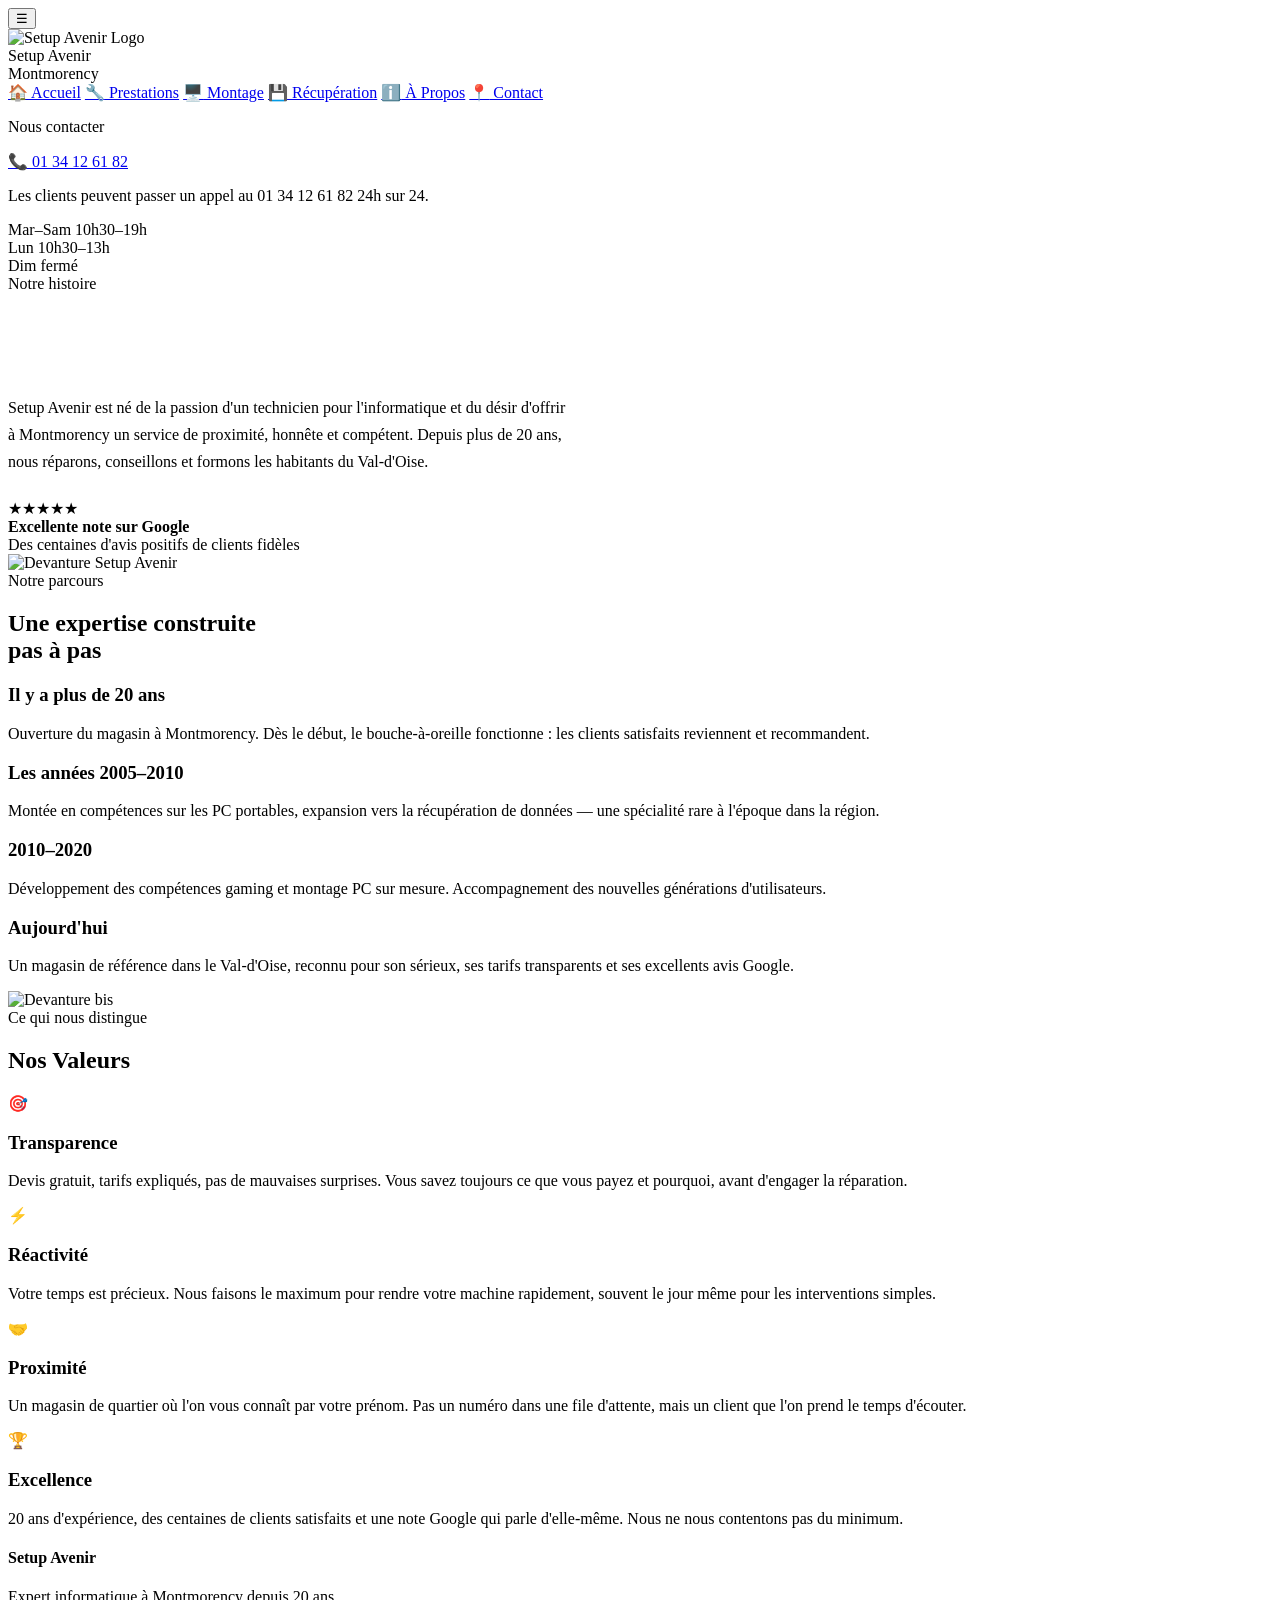
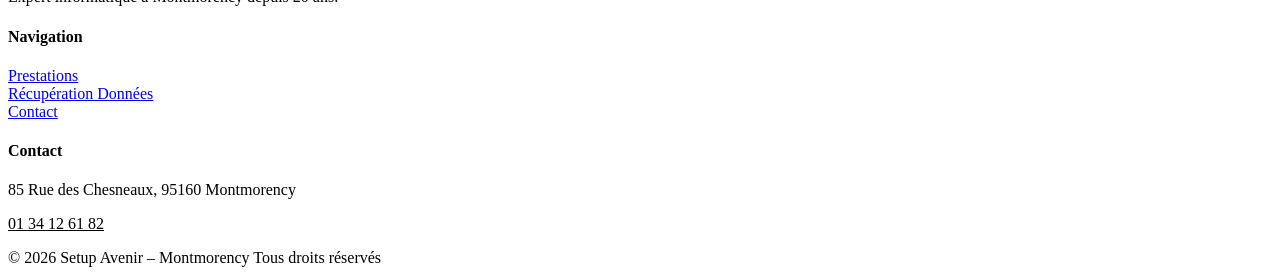
==== apropos.html @ 0203c0bd "Add files via upload" ====
<!DOCTYPE html>
<html lang="fr">
<head>
  <meta charset="UTF-8">
  <meta name="viewport" content="width=device-width, initial-scale=1.0">
  <title>À Propos – Setup Avenir Montmorency</title>
  <link rel="icon" type="image/png" href="images/logo_transparent.png">
  <link rel="stylesheet" href="css/style.css">
</head>
<body>

<button class="menu-toggle" onclick="document.querySelector('.sidebar').classList.toggle('open')">☰</button>

<aside class="sidebar">
  <div class="sidebar-logo">
    <img src="images/logo_transparent.png" alt="Setup Avenir Logo">
    <div class="sidebar-logo-text">Setup Avenir</div>
    <div class="sidebar-logo-sub">Montmorency</div>
  </div>
  <nav class="sidebar-nav">
    <a href="index.html"><span class="icon">🏠</span> Accueil</a>
    <a href="prestation.html"><span class="icon">🔧</span> Prestations</a>
    <a href="montage.html"><span class="icon">🖥️</span> Montage</a>
    <a href="recuperationdonnees.html"><span class="icon">💾</span> Récupération</a>
    <a href="apropos.html" class="active"><span class="icon">ℹ️</span> À Propos</a>
    <a href="contact.html"><span class="icon">📍</span> Contact</a>
  </nav>
  <div class="sidebar-contact">
    <p>Nous contacter</p>
    <a href="tel:0134126182" class="phone">📞 01 34 12 61 82</a>
    <p class="availability-note">Les clients peuvent passer un appel au 01 34 12 61 82 24h sur 24.</p>
    <div class="sidebar-hours">Mar–Sam 10h30–19h<br>Lun 10h30–13h<br>Dim fermé</div>
  </div>
</aside>

<main class="main-content">

  <div class="about-hero">
    <div>
      <div class="section-label">Notre histoire</div>
      <h1 style="font-family:'Rajdhani',sans-serif;font-size:46px;font-weight:700;color:#fff;margin-bottom:16px;">20 ans au service de <span style="color:var(--or)">votre informatique</span></h1>
      <p style="color:var(--texte2);font-size:16px;line-height:1.7;max-width:560px;">Setup Avenir est né de la passion d'un technicien pour l'informatique et du désir d'offrir à Montmorency un service de proximité, honnête et compétent. Depuis plus de 20 ans, nous réparons, conseillons et formons les habitants du Val-d'Oise.</p>
      <div class="google-stars" style="margin-top:24px">
        <div class="stars">★★★★★</div>
        <div class="google-text"><strong>Excellente note sur Google</strong><br>Des centaines d'avis positifs de clients fidèles</div>
      </div>
    </div>
    <div>
      <img src="images/devanture.jpg" alt="Devanture Setup Avenir" class="about-img">
    </div>
  </div>

  <section>
    <div class="about-grid">
      <div>
        <div class="section-label">Notre parcours</div>
        <h2 class="section-title">Une expertise construite<br>pas à pas</h2>
        <div class="timeline">
          <div class="timeline-item">
            <h3>Il y a plus de 20 ans</h3>
            <p>Ouverture du magasin à Montmorency. Dès le début, le bouche-à-oreille fonctionne : les clients satisfaits reviennent et recommandent.</p>
          </div>
          <div class="timeline-item">
            <h3>Les années 2005–2010</h3>
            <p>Montée en compétences sur les PC portables, expansion vers la récupération de données — une spécialité rare à l'époque dans la région.</p>
          </div>
          <div class="timeline-item">
            <h3>2010–2020</h3>
            <p>Développement des compétences gaming et montage PC sur mesure. Accompagnement des nouvelles générations d'utilisateurs.</p>
          </div>
          <div class="timeline-item">
            <h3>Aujourd'hui</h3>
            <p>Un magasin de référence dans le Val-d'Oise, reconnu pour son sérieux, ses tarifs transparents et ses excellents avis Google.</p>
          </div>
        </div>
      </div>
      <div>
        <img src="images/devanturebis.jpg" alt="Devanture bis" class="about-img" style="max-height:500px">
      </div>
    </div>
  </section>

  <section style="background:var(--bg2)">
    <div class="section-label">Ce qui nous distingue</div>
    <h2 class="section-title">Nos Valeurs</h2>
    <div class="services-grid">
      <div class="service-card">
        <div class="service-icon">🎯</div>
        <h3>Transparence</h3>
        <p>Devis gratuit, tarifs expliqués, pas de mauvaises surprises. Vous savez toujours ce que vous payez et pourquoi, avant d'engager la réparation.</p>
      </div>
      <div class="service-card">
        <div class="service-icon">⚡</div>
        <h3>Réactivité</h3>
        <p>Votre temps est précieux. Nous faisons le maximum pour rendre votre machine rapidement, souvent le jour même pour les interventions simples.</p>
      </div>
      <div class="service-card">
        <div class="service-icon">🤝</div>
        <h3>Proximité</h3>
        <p>Un magasin de quartier où l'on vous connaît par votre prénom. Pas un numéro dans une file d'attente, mais un client que l'on prend le temps d'écouter.</p>
      </div>
      <div class="service-card">
        <div class="service-icon">🏆</div>
        <h3>Excellence</h3>
        <p>20 ans d'expérience, des centaines de clients satisfaits et une note Google qui parle d'elle-même. Nous ne nous contentons pas du minimum.</p>
      </div>
    </div>
  </section>

</main>

<footer class="footer">
  <div>
    <h4>Setup Avenir</h4>
    <p>Expert informatique à Montmorency depuis 20 ans.</p>
  </div>
  <div>
    <h4>Navigation</h4>
    <a href="prestation.html" style="display:block">Prestations</a>
    <a href="recuperationdonnees.html" style="display:block">Récupération Données</a>
    <a href="contact.html" style="display:block">Contact</a>
  </div>
  <div>
    <h4>Contact</h4>
    <p>85 Rue des Chesneaux, 95160 Montmorency</p>
    <p><a href="tel:0134126182" style="color:var(--or)">01 34 12 61 82</a></p>
  </div>
</footer>
<div class="footer-bottom">
  <span>© 2026 Setup Avenir – Montmorency</span>
  <span>Tous droits réservés</span>
</div>
</body>
</html>
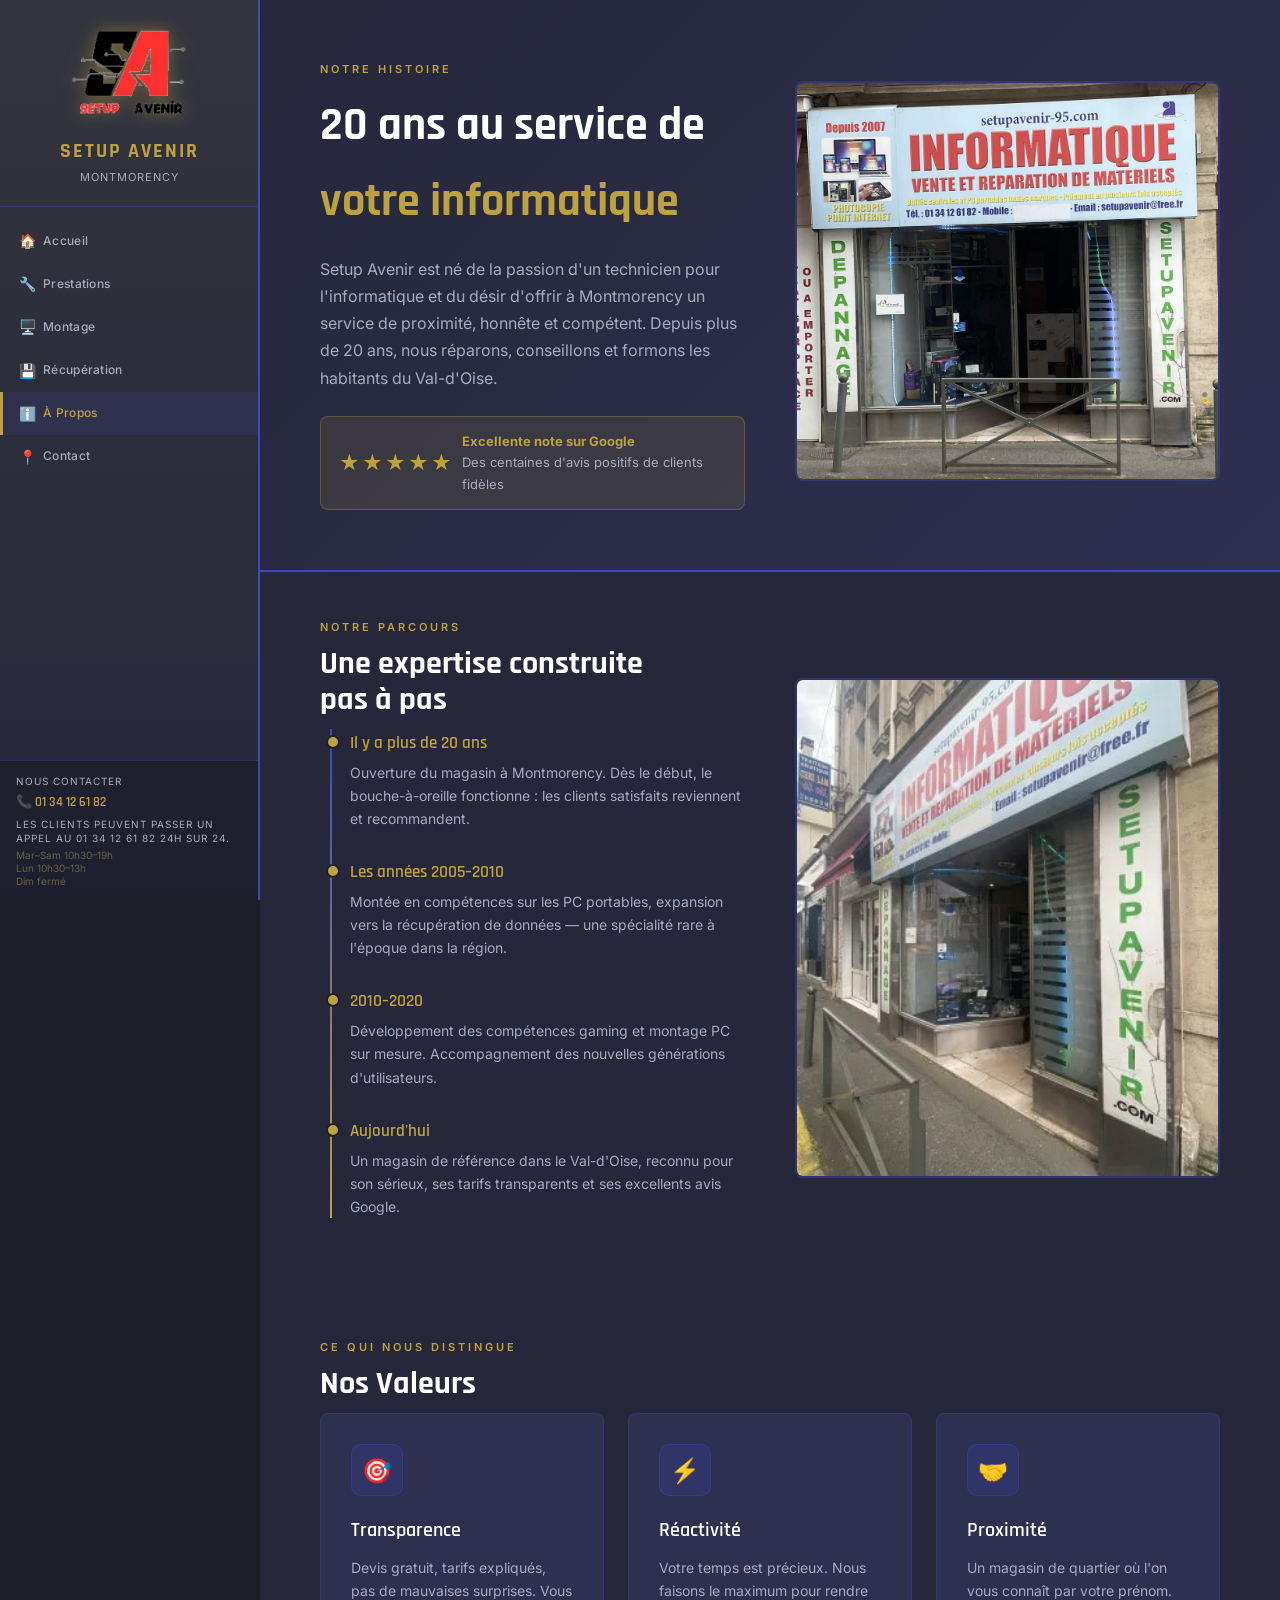
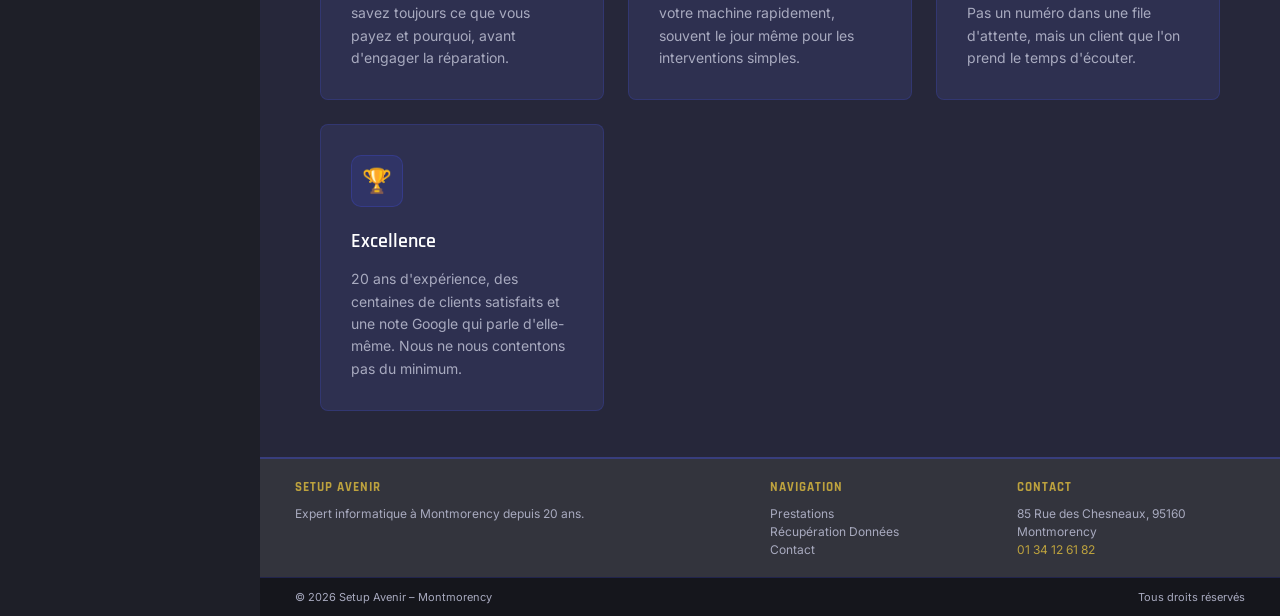
==== commit bb9b89c6: "Update apropos.html" ====
--- a/apropos.html
+++ b/apropos.html
@@ -3,7 +3,7 @@
 <head>
   <meta charset="UTF-8">
   <meta name="viewport" content="width=device-width, initial-scale=1.0">
-  <title>À Propos – Setup Avenir Montmorency</title>
+  <title>À Propos – Maintenance et Réparation Informatique Montmorency</title>
   <link rel="icon" type="image/png" href="images/logo_transparent.png">
   <link rel="stylesheet" href="css/style.css">
 </head>
--- a/css/style.css
+++ b/css/style.css
@@ -0,0 +1,976 @@
+/* ============================================
+   SETUP AVENIR - CSS Principal
+   Palette: #3E48BD (bleu) #BDA23E (or) #484D7D (violet) #686045 (bronze) #33343D (sombre)
+   ============================================ */
+
+@import url('https://fonts.googleapis.com/css2?family=Rajdhani:wght@500;600;700&family=Inter:wght@300;400;500;600&display=swap');
+
+:root {
+  --bleu:      #3E48BD;
+  --or:        #BDA23E;
+  --violet:    #484D7D;
+  --bronze:    #686045;
+  --sombre:    #33343D;
+  --bg:        #1E1F28;
+  --bg2:       #26273A;
+  --bg3:       #2E3050;
+  --texte:     #E8E9F3;
+  --texte2:    #A8AABF;
+  --sidebar-w: 260px;
+  --accent:    var(--or);
+}
+
+* { margin: 0; padding: 0; box-sizing: border-box; }
+
+html { scroll-behavior: smooth; }
+
+body {
+  font-family: 'Inter', sans-serif;
+  background: var(--bg);
+  color: var(--texte);
+  display: block;
+  min-height: 100vh;
+  font-size: 15px;
+  line-height: 1.65;
+  overflow-x: hidden;
+}
+
+/* ===== SIDEBAR ===== */
+.sidebar {
+  width: var(--sidebar-w);
+  min-height: 100vh;
+  background: linear-gradient(180deg, var(--sombre) 0%, var(--bg2) 100%);
+  position: fixed;
+  top: 0; left: 0;
+  display: flex;
+  flex-direction: column;
+  border-right: 2px solid var(--bleu);
+  z-index: 100;
+}
+
+.sidebar-logo {
+  padding: 28px 20px 20px;
+  border-bottom: 1px solid rgba(62,72,189,0.4);
+  text-align: center;
+}
+
+.sidebar-logo img {
+  width: 120px;
+  height: auto;
+  filter: drop-shadow(0 0 8px rgba(189,162,62,0.5));
+}
+
+.sidebar-logo-text {
+  font-family: 'Rajdhani', sans-serif;
+  font-size: 20px;
+  font-weight: 700;
+  color: var(--or);
+  letter-spacing: 2px;
+  margin-top: 8px;
+  text-transform: uppercase;
+}
+
+.sidebar-logo-sub {
+  font-size: 11px;
+  color: var(--texte2);
+  letter-spacing: 1px;
+  text-transform: uppercase;
+}
+
+nav.sidebar-nav {
+  padding: 12px 0;
+  flex: 1;
+}
+
+nav.sidebar-nav a {
+  display: flex;
+  align-items: center;
+  gap: 8px;
+  padding: 10px 16px;
+  color: var(--texte2);
+  text-decoration: none;
+  font-size: 12px;
+  font-weight: 500;
+  letter-spacing: 0.3px;
+  transition: all 0.2s;
+  border-left: 3px solid transparent;
+  position: relative;
+  white-space: nowrap;
+}
+
+nav.sidebar-nav a:hover,
+nav.sidebar-nav a.active {
+  color: var(--or);
+  background: rgba(62,72,189,0.15);
+  border-left-color: var(--or);
+}
+
+nav.sidebar-nav a .icon {
+  width: 16px;
+  text-align: center;
+  font-size: 14px;
+}
+
+.sidebar-contact {
+  padding: 12px 16px;
+  border-top: 1px solid rgba(62,72,189,0.4);
+  background: rgba(0,0,0,0.2);
+}
+
+.sidebar-contact p {
+  font-size: 10px;
+  color: var(--texte2);
+  margin-bottom: 2px;
+  text-transform: uppercase;
+  letter-spacing: 1px;
+}
+
+.sidebar-contact .phone {
+  font-family: 'Rajdhani', sans-serif;
+  font-size: 13px;
+  font-weight: 600;
+  color: var(--or);
+  display: block;
+  text-decoration: none;
+}
+
+.sidebar-contact .phone:hover { color: #fff; }
+
+.sidebar-hours {
+  font-size: 10px;
+  color: var(--bronze);
+  margin-top: 4px;
+  line-height: 1.3;
+}
+
+.availability-note {
+  font-size: 10px;
+  color: var(--or);
+  margin: 4px 0 6px;
+  line-height: 1.4;
+}
+
+/* ===== MAIN CONTENT ===== */
+.main-content {
+  margin-left: var(--sidebar-w);
+  width: calc(100% - var(--sidebar-w));
+  min-height: 100vh;
+}
+
+/* ===== HERO ===== */
+.hero {
+  position: relative;
+  min-height: 95vh;
+  display: flex;
+  align-items: center;
+  overflow: hidden;
+}
+
+.hero-bg {
+  position: absolute;
+  inset: 0;
+  background-image: url('../images/devanture.jpg');
+  background-size: cover;
+  background-position: center;
+  filter: brightness(0.35) saturate(0.8);
+}
+
+.hero-overlay {
+  position: absolute;
+  inset: 0;
+  background: linear-gradient(135deg, rgba(62,72,189,0.55) 0%, rgba(33,34,45,0.8) 70%);
+}
+
+.hero-content {
+  position: relative;
+  z-index: 2;
+  padding: 60px 60px 60px;
+  max-width: 720px;
+}
+
+.hero-badge {
+  display: inline-block;
+  background: var(--bleu);
+  color: #fff;
+  font-size: 11px;
+  font-weight: 600;
+  letter-spacing: 2px;
+  text-transform: uppercase;
+  padding: 5px 14px;
+  border-radius: 20px;
+  margin-bottom: 20px;
+}
+
+.hero-title {
+  font-family: 'Rajdhani', sans-serif;
+  font-size: 58px;
+  font-weight: 700;
+  line-height: 1.05;
+  color: #fff;
+  margin-bottom: 6px;
+}
+
+.hero-title span { color: var(--or); }
+
+.hero-subtitle {
+  font-size: 20px;
+  font-weight: 300;
+  color: var(--texte2);
+  margin-bottom: 30px;
+  letter-spacing: 0.3px;
+}
+
+.hero-desc {
+  font-size: 16px;
+  color: rgba(232,233,243,0.85);
+  max-width: 520px;
+  margin-bottom: 40px;
+  line-height: 1.7;
+}
+
+.hero-cta {
+  display: flex;
+  gap: 16px;
+  flex-wrap: wrap;
+}
+
+.btn-primary {
+  background: var(--bleu);
+  color: #fff;
+  padding: 14px 32px;
+  border-radius: 4px;
+  text-decoration: none;
+  font-weight: 600;
+  font-size: 15px;
+  letter-spacing: 0.5px;
+  transition: all 0.2s;
+  border: 2px solid var(--bleu);
+}
+
+.btn-primary:hover { background: #5060d0; border-color: #5060d0; transform: translateY(-1px); }
+
+.btn-secondary {
+  background: transparent;
+  color: var(--or);
+  padding: 14px 32px;
+  border-radius: 4px;
+  text-decoration: none;
+  font-weight: 600;
+  font-size: 15px;
+  letter-spacing: 0.5px;
+  transition: all 0.2s;
+  border: 2px solid var(--or);
+}
+
+.btn-secondary:hover { background: rgba(189,162,62,0.15); transform: translateY(-1px); }
+
+.hero-stats {
+  position: absolute;
+  bottom: 40px;
+  right: 60px;
+  display: flex;
+  gap: 40px;
+  z-index: 2;
+}
+
+.stat {
+  text-align: center;
+}
+
+.stat-num {
+  font-family: 'Rajdhani', sans-serif;
+  font-size: 42px;
+  font-weight: 700;
+  color: var(--or);
+  line-height: 1;
+}
+
+.stat-label {
+  font-size: 12px;
+  color: var(--texte2);
+  text-transform: uppercase;
+  letter-spacing: 1px;
+  margin-top: 4px;
+}
+
+/* ===== SECTIONS ===== */
+section {
+  padding: 46px 60px;
+}
+
+section:nth-child(even) { background: var(--bg2); }
+
+.section-label {
+  font-size: 11px;
+  color: var(--or);
+  text-transform: uppercase;
+  letter-spacing: 3px;
+  font-weight: 600;
+  margin-bottom: 10px;
+}
+
+.section-title {
+  font-family: 'Rajdhani', sans-serif;
+  font-size: 32px;
+  font-weight: 700;
+  color: #fff;
+  margin-bottom: 12px;
+  line-height: 1.1;
+}
+
+.section-desc {
+  color: var(--texte2);
+  max-width: 600px;
+  margin-bottom: 30px;
+  font-size: 15px;
+}
+
+/* ===== SERVICES GRID ===== */
+.cta-stack {
+  display: flex;
+  justify-content: center;
+  gap: 14px;
+  flex-wrap: wrap;
+}
+
+.cta-stack .btn-primary,
+.cta-stack .btn-secondary {
+  display: inline-flex;
+  align-items: center;
+  justify-content: center;
+  min-width: 180px;
+}
+
+@media (max-width: 768px) {
+  .cta-stack {
+    flex-direction: column;
+    align-items: center;
+    gap: 12px;
+  }
+
+  .cta-stack .btn-primary,
+  .cta-stack .btn-secondary {
+    width: min(100%, 280px);
+  }
+}
+
+.services-grid {
+  display: grid;
+  grid-template-columns: repeat(auto-fill, minmax(280px, 1fr));
+  gap: 24px;
+}
+
+.service-card {
+  background: var(--bg3);
+  border: 1px solid rgba(62,72,189,0.3);
+  border-radius: 8px;
+  padding: 30px;
+  transition: all 0.25s;
+  position: relative;
+  overflow: hidden;
+}
+
+.service-card::before {
+  content: '';
+  position: absolute;
+  top: 0; left: 0; right: 0;
+  height: 3px;
+  background: linear-gradient(90deg, var(--bleu), var(--or));
+  opacity: 0;
+  transition: opacity 0.25s;
+}
+
+.service-card:hover {
+  border-color: var(--bleu);
+  transform: translateY(-4px);
+  box-shadow: 0 12px 30px rgba(62,72,189,0.2);
+}
+
+.service-card:hover::before { opacity: 1; }
+
+.service-icon {
+  width: 52px;
+  height: 52px;
+  background: rgba(62,72,189,0.2);
+  border-radius: 10px;
+  display: flex;
+  align-items: center;
+  justify-content: center;
+  font-size: 24px;
+  margin-bottom: 18px;
+  border: 1px solid rgba(62,72,189,0.4);
+}
+
+.service-card h3 {
+  font-family: 'Rajdhani', sans-serif;
+  font-size: 20px;
+  font-weight: 600;
+  color: #fff;
+  margin-bottom: 10px;
+}
+
+.service-card p {
+  color: var(--texte2);
+  font-size: 14px;
+  line-height: 1.6;
+}
+
+.service-card img {
+  width: 100%;
+  height: 160px;
+  object-fit: cover;
+  border-radius: 6px;
+  margin-bottom: 16px;
+}
+
+/* ===== INFO BAND ===== */
+.info-band {
+  background: linear-gradient(135deg, var(--bleu) 0%, var(--violet) 100%);
+  padding: 50px 60px;
+  display: grid;
+  grid-template-columns: repeat(auto-fit, minmax(200px, 1fr));
+  gap: 30px;
+  align-items: center;
+}
+
+.info-item {
+  text-align: center;
+}
+
+.info-item .icon { font-size: 32px; margin-bottom: 10px; }
+.info-item h3 {
+  font-family: 'Rajdhani', sans-serif;
+  font-size: 18px;
+  font-weight: 700;
+  color: #fff;
+  margin-bottom: 6px;
+}
+.info-item p { color: rgba(255,255,255,0.75); font-size: 14px; }
+
+/* ===== ABOUT / DEVANTURE ===== */
+.about-grid {
+  display: grid;
+  grid-template-columns: 1fr 1fr;
+  gap: 50px;
+  align-items: center;
+}
+
+.about-img {
+  width: 100%;
+  border-radius: 8px;
+  border: 2px solid rgba(62,72,189,0.4);
+  object-fit: cover;
+  max-height: 400px;
+}
+
+.about-text h2 {
+  font-family: 'Rajdhani', sans-serif;
+  font-size: 36px;
+  font-weight: 700;
+  color: #fff;
+  margin-bottom: 16px;
+  line-height: 1.15;
+}
+
+.about-text h2 span { color: var(--or); }
+
+.about-text p {
+  color: var(--texte2);
+  margin-bottom: 16px;
+  font-size: 15px;
+}
+
+.google-stars {
+  display: flex;
+  align-items: center;
+  gap: 8px;
+  background: rgba(189,162,62,0.12);
+  border: 1px solid rgba(189,162,62,0.3);
+  border-radius: 8px;
+  padding: 14px 18px;
+  margin-top: 24px;
+  width: fit-content;
+}
+
+.stars { color: var(--or); font-size: 20px; letter-spacing: 2px; }
+.google-text { font-size: 13px; color: var(--texte2); }
+.google-text strong { color: var(--or); }
+
+/* ===== PRESTATION PAGE ===== */
+.prestations-list {
+  display: grid;
+  grid-template-columns: repeat(2, minmax(0, 1fr));
+  gap: 16px;
+}
+
+.prestation-item {
+  background: var(--bg3);
+  border: 1px solid rgba(62,72,189,0.3);
+  border-radius: 8px;
+  padding: 18px 20px;
+  display: grid;
+  grid-template-columns: auto 1fr;
+  gap: 14px;
+  align-items: start;
+  transition: border-color 0.2s;
+}
+
+.prestation-item:hover { border-color: var(--or); }
+
+.prestation-num {
+  font-family: 'Rajdhani', sans-serif;
+  font-size: 13px;
+  font-weight: 700;
+  color: var(--or);
+  background: rgba(189,162,62,0.1);
+  border: 1px solid rgba(189,162,62,0.3);
+  border-radius: 4px;
+  padding: 4px 10px;
+  white-space: nowrap;
+}
+
+.prestation-item h3 {
+  font-family: 'Rajdhani', sans-serif;
+  font-size: 17px;
+  font-weight: 600;
+  color: #fff;
+  margin-bottom: 6px;
+}
+
+.prestation-item p { color: var(--texte2); font-size: 13px; }
+
+/* ===== RÉCUP DONNÉES PAGE ===== */
+.recuperation-hero {
+  background: linear-gradient(135deg, var(--bg2), var(--bg3));
+  padding: 50px 60px;
+  border-bottom: 2px solid var(--bleu);
+}
+
+.recuperation-hero h1 {
+  font-family: 'Rajdhani', sans-serif;
+  font-size: 48px;
+  font-weight: 700;
+  color: #fff;
+  margin-bottom: 14px;
+}
+
+.recuperation-hero h1 span { color: var(--or); }
+
+.recuperation-hero p {
+  color: var(--texte2);
+  font-size: 16px;
+  max-width: 650px;
+  line-height: 1.7;
+}
+
+.recup-grid {
+  display: grid;
+  grid-template-columns: 1fr 1fr;
+  gap: 40px;
+  align-items: start;
+}
+
+.recup-img {
+  width: 100%;
+  border-radius: 8px;
+  object-fit: cover;
+  max-height: 340px;
+  border: 2px solid rgba(62,72,189,0.4);
+}
+
+.scenario-cards {
+  display: flex;
+  flex-direction: column;
+  gap: 16px;
+  margin: 30px 0;
+}
+
+.scenario-card {
+  background: var(--bg3);
+  border-left: 4px solid var(--bleu);
+  border-radius: 0 8px 8px 0;
+  padding: 20px 24px;
+}
+
+.scenario-card.gold { border-left-color: var(--or); }
+.scenario-card.bronze { border-left-color: var(--bronze); }
+
+.scenario-card h3 {
+  font-family: 'Rajdhani', sans-serif;
+  font-size: 17px;
+  font-weight: 600;
+  color: #fff;
+  margin-bottom: 6px;
+}
+
+.scenario-card p { color: var(--texte2); font-size: 14px; }
+
+.tarifs-grid {
+  display: grid;
+  grid-template-columns: repeat(auto-fill, minmax(240px, 1fr));
+  gap: 20px;
+  margin-top: 30px;
+}
+
+.tarif-card {
+  background: var(--bg3);
+  border: 1px solid rgba(62,72,189,0.3);
+  border-radius: 8px;
+  padding: 22px 24px;
+}
+
+.tarif-card h4 {
+  font-family: 'Rajdhani', sans-serif;
+  font-size: 16px;
+  font-weight: 600;
+  color: var(--or);
+  margin-bottom: 8px;
+}
+
+.tarif-card p { color: var(--texte2); font-size: 14px; }
+
+.tarif-note {
+  margin-top: 30px;
+  background: rgba(62,72,189,0.1);
+  border: 1px solid rgba(62,72,189,0.4);
+  border-radius: 8px;
+  padding: 20px 24px;
+  color: var(--texte2);
+  font-size: 14px;
+}
+
+.tarif-note strong { color: var(--bleu); }
+
+/* ===== CONTACT PAGE ===== */
+.contact-grid {
+  display: grid;
+  grid-template-columns: 1fr 1.2fr;
+  gap: 50px;
+  align-items: start;
+}
+
+.contact-info-block {
+  background: var(--bg3);
+  border: 1px solid rgba(62,72,189,0.3);
+  border-radius: 8px;
+  padding: 32px;
+}
+
+.contact-info-block h2 {
+  font-family: 'Rajdhani', sans-serif;
+  font-size: 28px;
+  font-weight: 700;
+  color: #fff;
+  margin-bottom: 24px;
+}
+
+.contact-row {
+  display: flex;
+  gap: 16px;
+  margin-bottom: 20px;
+  align-items: flex-start;
+}
+
+.contact-row .icon {
+  font-size: 22px;
+  width: 36px;
+  flex-shrink: 0;
+}
+
+.contact-row .contact-detail strong {
+  display: block;
+  color: var(--or);
+  font-size: 13px;
+  text-transform: uppercase;
+  letter-spacing: 1px;
+  margin-bottom: 4px;
+}
+
+.contact-row .contact-detail p,
+.contact-row .contact-detail a {
+  color: var(--texte);
+  font-size: 15px;
+  text-decoration: none;
+}
+
+.contact-row .contact-detail a:hover { color: var(--or); }
+
+.map-container {
+  width: 100%;
+  height: 350px;
+  border-radius: 8px;
+  overflow: hidden;
+  border: 2px solid rgba(62,72,189,0.4);
+  margin-top: 20px;
+}
+
+.map-container iframe { width: 100%; height: 100%; border: none; filter: brightness(0.85) saturate(0.8); }
+
+.services-extra {
+  background: rgba(189,162,62,0.08);
+  border: 1px solid rgba(189,162,62,0.25);
+  border-radius: 8px;
+  padding: 22px 26px;
+  margin-top: 24px;
+}
+
+.services-extra h3 {
+  font-family: 'Rajdhani', sans-serif;
+  font-size: 18px;
+  font-weight: 600;
+  color: var(--or);
+  margin-bottom: 10px;
+}
+
+.services-extra ul {
+  list-style: none;
+  color: var(--texte2);
+  font-size: 14px;
+}
+
+.services-extra ul li { padding: 3px 0; }
+.services-extra ul li::before { content: '→ '; color: var(--bleu); }
+
+/* ===== À PROPOS ===== */
+.about-hero {
+  background: linear-gradient(135deg, var(--bg2), var(--bg3));
+  padding: 60px;
+  display: grid;
+  grid-template-columns: 1fr 1fr;
+  gap: 50px;
+  align-items: center;
+  border-bottom: 2px solid var(--bleu);
+}
+
+.timeline {
+  position: relative;
+  padding-left: 30px;
+}
+
+.timeline::before {
+  content: '';
+  position: absolute;
+  left: 10px; top: 0; bottom: 0;
+  width: 2px;
+  background: linear-gradient(180deg, var(--bleu), var(--or));
+}
+
+.timeline-item {
+  position: relative;
+  margin-bottom: 28px;
+}
+
+.timeline-item::before {
+  content: '';
+  position: absolute;
+  left: -24px;
+  top: 6px;
+  width: 10px;
+  height: 10px;
+  background: var(--or);
+  border-radius: 50%;
+  border: 2px solid var(--bg);
+}
+
+.timeline-item h3 {
+  font-family: 'Rajdhani', sans-serif;
+  font-size: 17px;
+  font-weight: 600;
+  color: var(--or);
+  margin-bottom: 4px;
+}
+
+.timeline-item p { color: var(--texte2); font-size: 14px; }
+
+/* ===== MONTAGE PC ===== */
+.montage-grid {
+  display: grid;
+  grid-template-columns: repeat(auto-fill, minmax(300px, 1fr));
+  gap: 28px;
+}
+
+.montage-card {
+  background: var(--bg3);
+  border: 1px solid rgba(62,72,189,0.3);
+  border-radius: 8px;
+  overflow: hidden;
+  transition: all 0.25s;
+}
+
+.montage-card:hover {
+  border-color: var(--or);
+  transform: translateY(-4px);
+  box-shadow: 0 12px 30px rgba(0,0,0,0.3);
+}
+
+.montage-card img {
+  width: 100%;
+  height: 200px;
+  object-fit: cover;
+}
+
+.montage-card-body { padding: 22px; }
+
+.montage-card h3 {
+  font-family: 'Rajdhani', sans-serif;
+  font-size: 22px;
+  font-weight: 700;
+  color: #fff;
+  margin-bottom: 10px;
+}
+
+.montage-card p { color: var(--texte2); font-size: 14px; line-height: 1.6; }
+
+.process-steps {
+  display: grid;
+  grid-template-columns: repeat(auto-fill, minmax(180px, 1fr));
+  gap: 20px;
+  margin-top: 30px;
+}
+
+.step {
+  background: var(--bg3);
+  border: 1px solid rgba(62,72,189,0.3);
+  border-radius: 8px;
+  padding: 22px;
+  text-align: center;
+}
+
+.step-num {
+  font-family: 'Rajdhani', sans-serif;
+  font-size: 36px;
+  font-weight: 700;
+  color: var(--bleu);
+  line-height: 1;
+  margin-bottom: 8px;
+}
+
+.step h4 {
+  font-family: 'Rajdhani', sans-serif;
+  font-size: 16px;
+  font-weight: 600;
+  color: #fff;
+  margin-bottom: 6px;
+}
+
+.step p { color: var(--texte2); font-size: 13px; }
+
+/* ===== FOOTER ===== */
+.footer,
+.footer-bottom {
+  margin-left: var(--sidebar-w);
+  width: calc(100% - var(--sidebar-w));
+  box-sizing: border-box;
+}
+
+.footer {
+  background: var(--sombre);
+  border-top: 2px solid rgba(62,72,189,0.5);
+  padding: 18px 35px;
+  display: grid;
+  grid-template-columns: 2fr 1fr 1fr;
+  gap: 18px;
+}
+
+.footer h4 {
+  font-family: 'Rajdhani', sans-serif;
+  font-size: 13px;
+  font-weight: 700;
+  color: var(--or);
+  text-transform: uppercase;
+  letter-spacing: 1px;
+  margin-bottom: 6px;
+}
+
+.footer p, .footer a {
+  color: var(--texte2);
+  font-size: 12px;
+  text-decoration: none;
+  line-height: 1.5;
+}
+
+.footer a:hover { color: var(--or); }
+
+.footer-bottom {
+  background: rgba(0,0,0,0.3);
+  padding: 10px 35px;
+  display: flex;
+  justify-content: space-between;
+  align-items: center;
+  gap: 12px;
+  flex-wrap: wrap;
+  font-size: 11px;
+  color: var(--texte2);
+  border-top: 1px solid rgba(62,72,189,0.3);
+}
+
+/* ===== PAGE HEADER ===== */
+.page-header {
+  background: linear-gradient(135deg, var(--bg2) 0%, var(--bg3) 100%);
+  padding: 50px 60px 40px;
+  border-bottom: 2px solid var(--bleu);
+}
+
+.page-header h1 {
+  font-family: 'Rajdhani', sans-serif;
+  font-size: 46px;
+  font-weight: 700;
+  color: #fff;
+}
+
+.page-header h1 span { color: var(--or); }
+
+.page-header p { color: var(--texte2); font-size: 16px; margin-top: 8px; max-width: 600px; }
+
+/* ===== HAMBURGUER MOBILE ===== */
+.menu-toggle {
+  display: none;
+  position: fixed;
+  top: 16px; left: 16px;
+  z-index: 200;
+  background: var(--bleu);
+  color: #fff;
+  border: none;
+  border-radius: 6px;
+  width: 42px; height: 42px;
+  font-size: 20px;
+  cursor: pointer;
+}
+
+/* ===== RESPONSIVE ===== */
+@media (max-width: 900px) {
+  :root { --sidebar-w: 0px; }
+
+  .menu-toggle { display: flex; align-items: center; justify-content: center; }
+
+  .sidebar {
+    transform: translateX(-260px);
+    width: 260px;
+    transition: transform 0.3s ease;
+  }
+
+  .sidebar.open { transform: translateX(0); }
+
+  .main-content { margin-left: 0; }
+
+  .footer,
+  .footer-bottom {
+    margin-left: 0;
+    width: 100%;
+  }
+
+  .hero-title { font-size: 40px; }
+  .hero-content { padding: 80px 30px 40px; }
+  .hero-stats { position: static; padding: 20px 30px 40px; gap: 24px; }
+  .hero { flex-direction: column; align-items: flex-start; }
+
+  section { padding: 50px 30px; }
+
+  .about-grid,
+  .recup-grid,
+  .contact-grid,
+  .about-hero { grid-template-columns: 1fr; }
+
+  .footer { grid-template-columns: 1fr; padding: 22px 24px; }
+  .footer-bottom { flex-direction: column; gap: 8px; padding: 12px 24px; }
+}
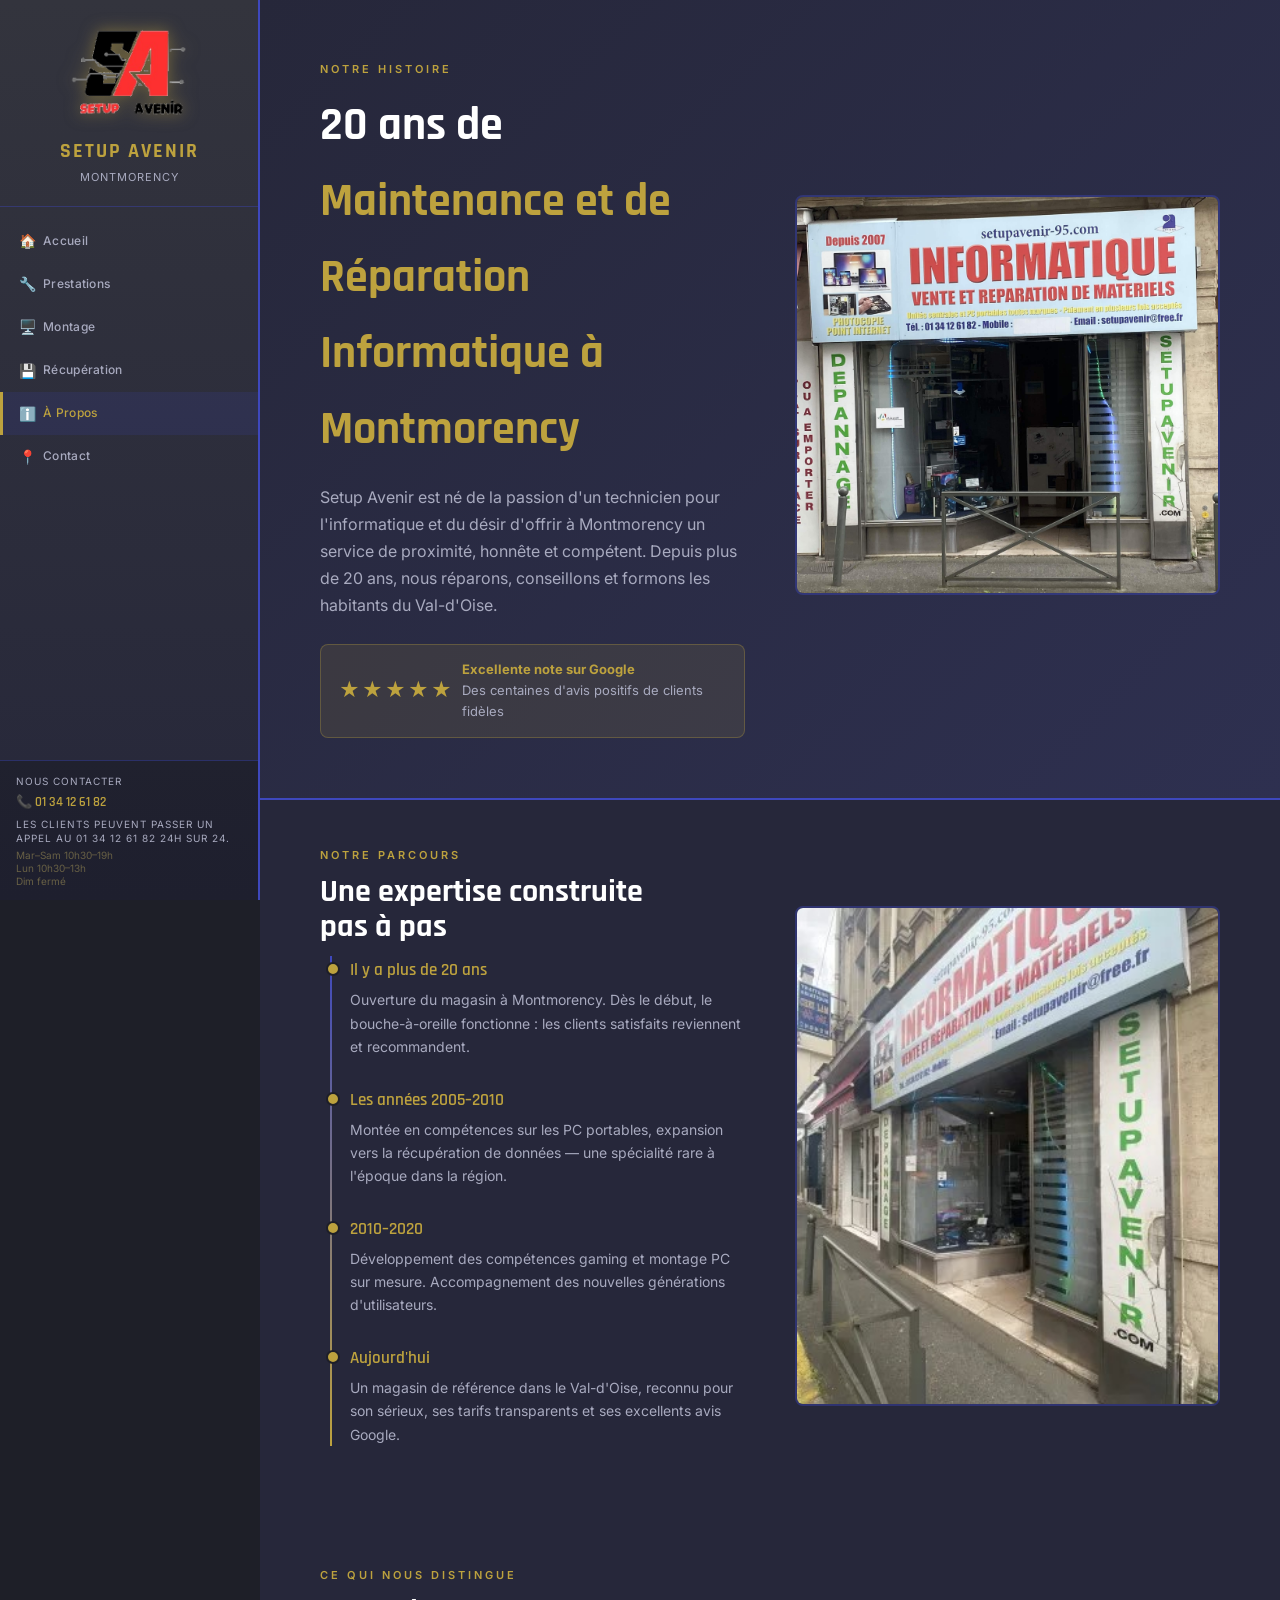
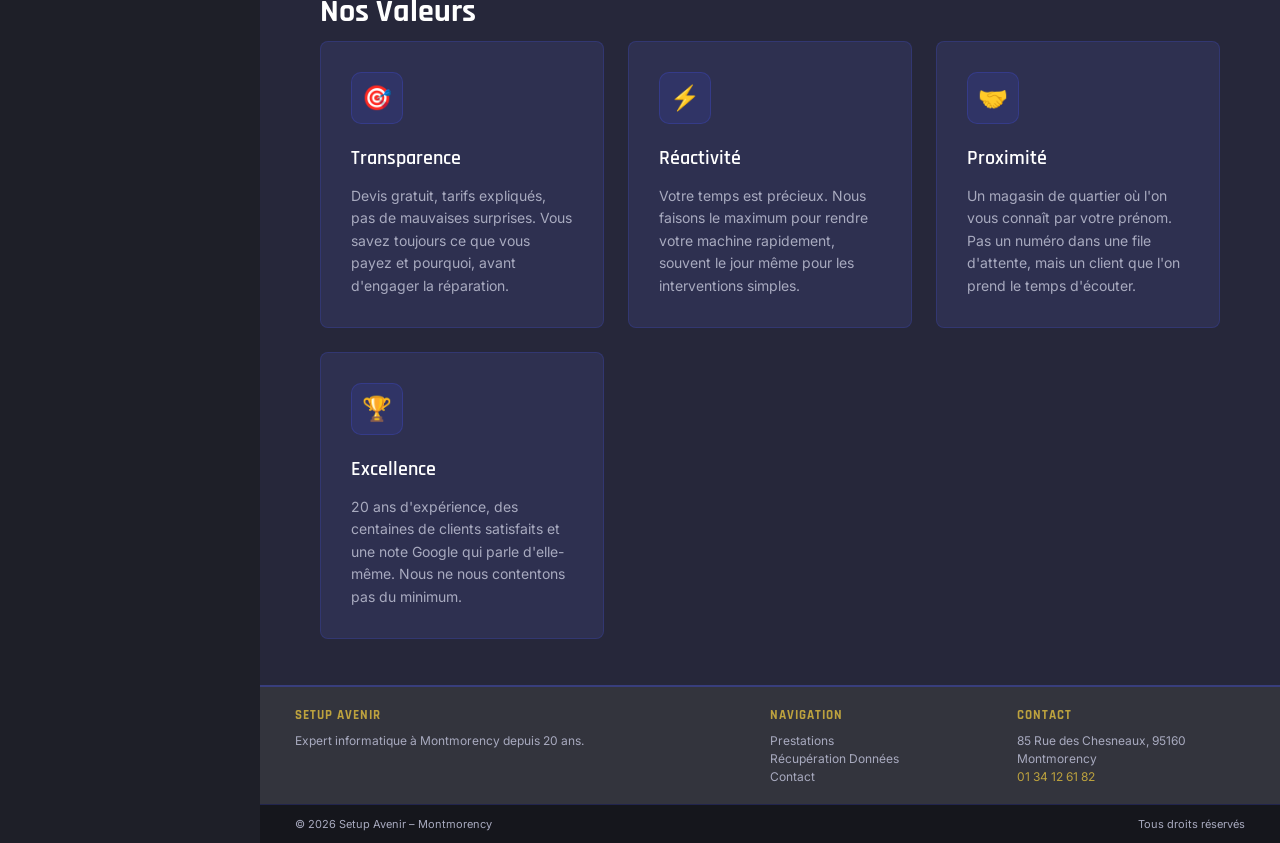
==== commit 4d98ec38: "Update apropos.html" ====
--- a/apropos.html
+++ b/apropos.html
@@ -38,7 +38,7 @@
   <div class="about-hero">
     <div>
       <div class="section-label">Notre histoire</div>
-      <h1 style="font-family:'Rajdhani',sans-serif;font-size:46px;font-weight:700;color:#fff;margin-bottom:16px;">20 ans au service de <span style="color:var(--or)">votre informatique</span></h1>
+      <h1 style="font-family:'Rajdhani',sans-serif;font-size:46px;font-weight:700;color:#fff;margin-bottom:16px;">20 ans de <span style="color:var(--or)">Maintenance et de Réparation Informatique à Montmorency</span></h1>
       <p style="color:var(--texte2);font-size:16px;line-height:1.7;max-width:560px;">Setup Avenir est né de la passion d'un technicien pour l'informatique et du désir d'offrir à Montmorency un service de proximité, honnête et compétent. Depuis plus de 20 ans, nous réparons, conseillons et formons les habitants du Val-d'Oise.</p>
       <div class="google-stars" style="margin-top:24px">
         <div class="stars">★★★★★</div>
